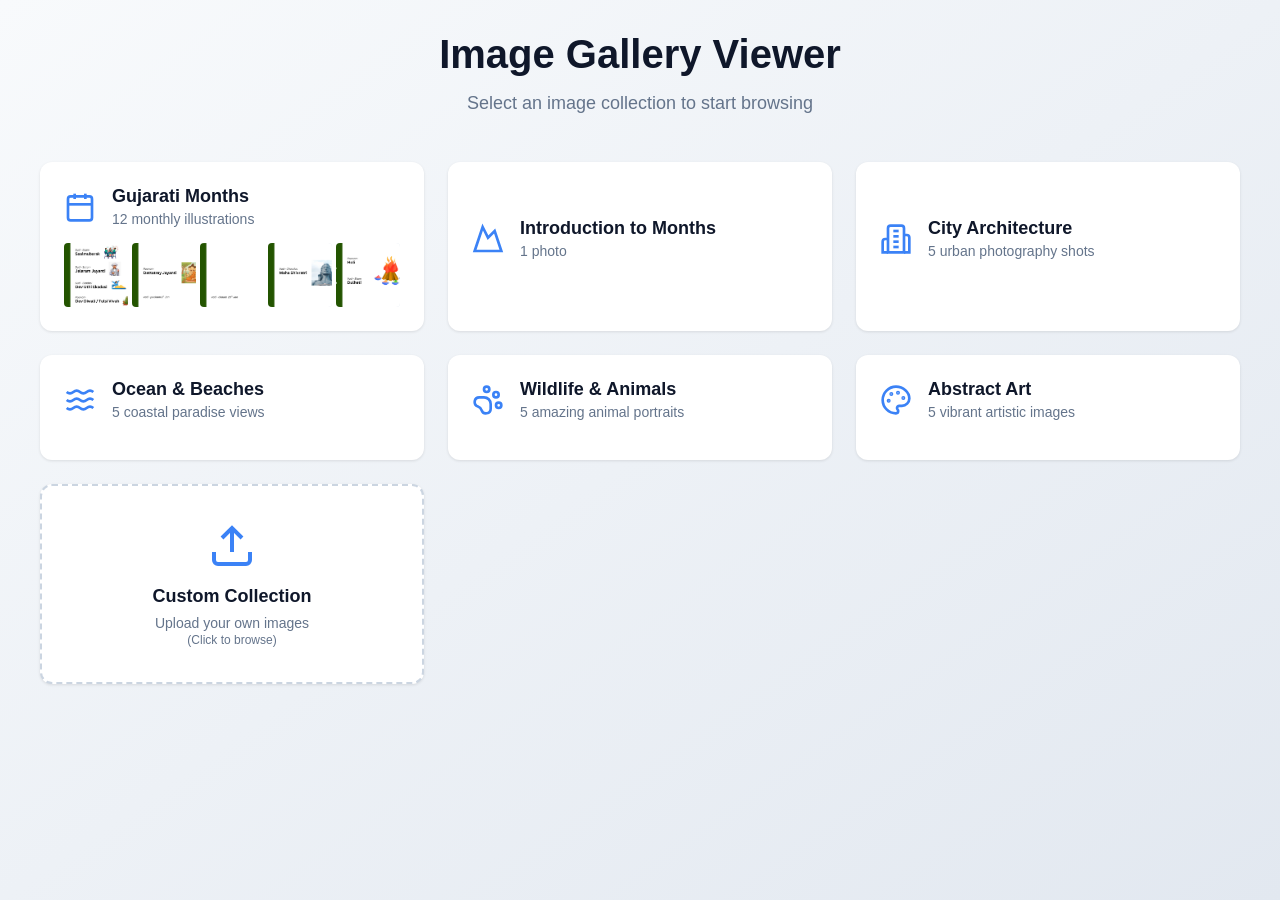
==== index.html @ d83cd3f8 "adding carousel with Guj months images" ====
<!DOCTYPE html>
<html lang="en">
<head>
    <meta charset="UTF-8">
    <meta name="viewport" content="width=device-width, initial-scale=1.0">
    <title>Image Gallery Viewer</title>
    <link rel="stylesheet" href="style.css">
</head>
<body>
    <!-- Selection Screen -->
    <div id="selectionScreen" class="selection-screen">
        <div class="container">
            <div class="header">
                <h1>Image Gallery Viewer</h1>
                <p>Select an image collection to start browsing</p>
            </div>

            <div class="grid">
                <!-- Gujarati Months -->
                <button class="card" onclick="selectGroup('gujarati')">
                    <div class="card-header">
                        <svg class="icon" viewBox="0 0 24 24" fill="none" stroke="currentColor" stroke-width="2">
                            <rect x="3" y="4" width="18" height="18" rx="2" ry="2"/>
                            <line x1="16" y1="2" x2="16" y2="6"/>
                            <line x1="8" y1="2" x2="8" y2="6"/>
                            <line x1="3" y1="10" x2="21" y2="10"/>
                        </svg>
                        <div>
                            <h3>Gujarati Months</h3>
                            <p>12 monthly illustrations</p>
                        </div>
                    </div>
                    <div class="preview-grid" id="preview-gujarati"></div>
                </button>

                <!-- Nature & Mountains -->
                <button class="card" onclick="selectGroup('IntroductionMonths')">
                    <div class="card-header">
                        <svg class="icon" viewBox="0 0 24 24" fill="none" stroke="currentColor" stroke-width="2">
                            <path d="m8 3 4 8 5-5 5 15H2L8 3z"/>
                        </svg>
                        <div>
                            <h3>Introduction to Months</h3>
                            <p>1 photo</p>
                        </div>
                    </div>
                    <div class="preview-grid" id="preview-nature"></div>
                </button>

                <!-- City Architecture -->
                <button class="card" onclick="selectGroup('city')">
                    <div class="card-header">
                        <svg class="icon" viewBox="0 0 24 24" fill="none" stroke="currentColor" stroke-width="2">
                            <path d="M6 22V4a2 2 0 0 1 2-2h8a2 2 0 0 1 2 2v18Z"/>
                            <path d="M6 12H4a2 2 0 0 0-2 2v8h4"/>
                            <path d="M18 9h2a2 2 0 0 1 2 2v11h-4"/>
                            <path d="M10 6h4"/>
                            <path d="M10 10h4"/>
                            <path d="M10 14h4"/>
                            <path d="M10 18h4"/>
                        </svg>
                        <div>
                            <h3>City Architecture</h3>
                            <p>5 urban photography shots</p>
                        </div>
                    </div>
                    <div class="preview-grid" id="preview-city"></div>
                </button>

                <!-- Ocean & Beaches -->
                <button class="card" onclick="selectGroup('ocean')">
                    <div class="card-header">
                        <svg class="icon" viewBox="0 0 24 24" fill="none" stroke="currentColor" stroke-width="2">
                            <path d="M2 6c.6.5 1.2 1 2.5 1C7 7 7 5 9.5 5c2.6 0 2.4 2 5 2 2.5 0 2.5-2 5-2 1.3 0 1.9.5 2.5 1"/>
                            <path d="M2 12c.6.5 1.2 1 2.5 1 2.5 0 2.5-2 5-2 2.6 0 2.4 2 5 2 2.5 0 2.5-2 5-2 1.3 0 1.9.5 2.5 1"/>
                            <path d="M2 18c.6.5 1.2 1 2.5 1 2.5 0 2.5-2 5-2 2.6 0 2.4 2 5 2 2.5 0 2.5-2 5-2 1.3 0 1.9.5 2.5 1"/>
                        </svg>
                        <div>
                            <h3>Ocean & Beaches</h3>
                            <p>5 coastal paradise views</p>
                        </div>
                    </div>
                    <div class="preview-grid" id="preview-ocean"></div>
                </button>

                <!-- Wildlife & Animals -->
                <button class="card" onclick="selectGroup('wildlife')">
                    <div class="card-header">
                        <svg class="icon" viewBox="0 0 24 24" fill="none" stroke="currentColor" stroke-width="2">
                            <circle cx="11" cy="4" r="2"/>
                            <circle cx="18" cy="8" r="2"/>
                            <circle cx="20" cy="16" r="2"/>
                            <path d="M9 10a5 5 0 0 1 5 5v3.5a3.5 3.5 0 0 1-6.84 1.045Q6.52 17.48 4.46 16.84A3.5 3.5 0 0 1 5.5 10Z"/>
                        </svg>
                        <div>
                            <h3>Wildlife & Animals</h3>
                            <p>5 amazing animal portraits</p>
                        </div>
                    </div>
                    <div class="preview-grid" id="preview-wildlife"></div>
                </button>

                <!-- Abstract Art -->
                <button class="card" onclick="selectGroup('abstract')">
                    <div class="card-header">
                        <svg class="icon" viewBox="0 0 24 24" fill="none" stroke="currentColor" stroke-width="2">
                            <circle cx="13.5" cy="6.5" r=".5" fill="currentColor"/>
                            <circle cx="17.5" cy="10.5" r=".5" fill="currentColor"/>
                            <circle cx="8.5" cy="7.5" r=".5" fill="currentColor"/>
                            <circle cx="6.5" cy="12.5" r=".5" fill="currentColor"/>
                            <path d="M12 2C6.5 2 2 6.5 2 12s4.5 10 10 10c.926 0 1.648-.746 1.648-1.688 0-.437-.18-.835-.437-1.125-.29-.289-.438-.652-.438-1.125a1.64 1.64 0 0 1 1.668-1.668h1.996c3.051 0 5.555-2.503 5.555-5.554C21.965 6.012 17.461 2 12 2z"/>
                        </svg>
                        <div>
                            <h3>Abstract Art</h3>
                            <p>5 vibrant artistic images</p>
                        </div>
                    </div>
                    <div class="preview-grid" id="preview-abstract"></div>
                </button>

                <!-- Custom Upload -->
                <label class="card upload-card">
                    <input type="file" id="customUpload" multiple accept="image/*" style="display: none;" onchange="handleCustomUpload(event)">
                    <svg class="upload-icon" viewBox="0 0 24 24" fill="none" stroke="currentColor" stroke-width="2">
                        <path d="M21 15v4a2 2 0 0 1-2 2H5a2 2 0 0 1-2-2v-4"/>
                        <polyline points="17 8 12 3 7 8"/>
                        <line x1="12" x2="12" y1="3" y2="15"/>
                    </svg>
                    <h3>Custom Collection</h3>
                    <p>Upload your own images<br><span>(Click to browse)</span></p>
                </label>
            </div>
        </div>
    </div>

    <!-- Image Viewer -->
    <div id="imageViewer" class="viewer hidden">
        <!-- Progress Bar -->
        <div class="progress-bar">
            <div id="progressFill" class="progress-fill"></div>
        </div>

        <!-- Header -->
        <div class="viewer-header">
            <div>
                <h2 id="viewerTitle">Collection</h2>
                <p id="viewerCounter">Image 1 of 5</p>
            </div>
            <button class="close-btn" onclick="exitViewer()">
                <svg viewBox="0 0 24 24" fill="none" stroke="currentColor" stroke-width="2">
                    <path d="M18 6 6 18"/>
                    <path d="m6 6 12 12"/>
                </svg>
            </button>
        </div>

        <!-- Main Image -->
        <div class="image-container">
            <img id="mainImage" src="" alt="Gallery Image">
        </div>

        <!-- Navigation Buttons -->
        <button class="nav-btn nav-prev" onclick="previousImage()">
            <svg viewBox="0 0 24 24" fill="none" stroke="currentColor" stroke-width="2">
                <path d="m15 18-6-6 6-6"/>
            </svg>
        </button>

        <button class="nav-btn nav-next" onclick="nextImage()">
            <svg viewBox="0 0 24 24" fill="none" stroke="currentColor" stroke-width="2">
                <path d="m9 18 6-6-6-6"/>
            </svg>
        </button>

        <!-- Navigation Dots -->
        <div id="navDots" class="nav-dots"></div>
    </div>

    <script src="script.js"></script>
</body>
</html>
---- style.css ----
* {
    margin: 0;
    padding: 0;
    box-sizing: border-box;
}

body {
    font-family: -apple-system, BlinkMacSystemFont, 'Segoe UI', Roboto, Oxygen, Ubuntu, Cantarell, sans-serif;
    color: #1e293b;
    overflow: hidden;
}

/* Selection Screen */
.selection-screen {
    min-height: 100vh;
    background: linear-gradient(to bottom right, #f8fafc, #e2e8f0);
    padding: 2rem;
    overflow-y: auto;
}

.container {
    max-width: 1200px;
    margin: 0 auto;
}

.header {
    text-align: center;
    margin-bottom: 3rem;
}

.header h1 {
    font-size: 2.5rem;
    margin-bottom: 1rem;
    color: #0f172a;
}

.header p {
    color: #64748b;
    font-size: 1.125rem;
}

.grid {
    display: grid;
    grid-template-columns: repeat(auto-fit, minmax(300px, 1fr));
    gap: 1.5rem;
    margin-bottom: 2rem;
}

.card {
    background: white;
    border-radius: 0.75rem;
    padding: 1.5rem;
    box-shadow: 0 1px 3px rgba(0, 0, 0, 0.1);
    transition: all 0.3s ease;
    cursor: pointer;
    border: none;
    text-align: left;
    width: 100%;
}

.card:hover {
    box-shadow: 0 10px 25px rgba(0, 0, 0, 0.15);
    transform: translateY(-4px);
}

.card-header {
    display: flex;
    align-items: center;
    gap: 1rem;
    margin-bottom: 1rem;
}

.icon {
    width: 2rem;
    height: 2rem;
    color: #3b82f6;
    flex-shrink: 0;
}

.card-header h3 {
    font-size: 1.125rem;
    font-weight: 600;
    color: #0f172a;
    margin-bottom: 0.25rem;
}

.card-header p {
    font-size: 0.875rem;
    color: #64748b;
}

.preview-grid {
    display: grid;
    grid-template-columns: repeat(5, 1fr);
    gap: 0.25rem;
    margin-top: 1rem;
}

.preview-img {
    aspect-ratio: 1;
    border-radius: 0.25rem;
    overflow: hidden;
    background: #e2e8f0;
}

.preview-img img {
    width: 100%;
    height: 100%;
    object-fit: cover;
}

.upload-card {
    border: 2px dashed #cbd5e1;
    display: flex;
    flex-direction: column;
    align-items: center;
    justify-content: center;
    min-height: 200px;
}

.upload-card:hover {
    border-color: #3b82f6;
}

.upload-icon {
    width: 3rem;
    height: 3rem;
    color: #3b82f6;
    margin-bottom: 1rem;
}

.upload-card h3 {
    font-size: 1.125rem;
    font-weight: 600;
    color: #0f172a;
    margin-bottom: 0.5rem;
}

.upload-card p {
    font-size: 0.875rem;
    color: #64748b;
    text-align: center;
}

.upload-card p span {
    font-size: 0.75rem;
}

/* Image Viewer */
.viewer {
    position: fixed;
    inset: 0;
    background: #000;
    z-index: 1000;
}

.viewer.hidden {
    display: none;
}

.progress-bar {
    position: absolute;
    top: 0;
    left: 0;
    right: 0;
    height: 4px;
    background: #1e293b;
    z-index: 20;
}

.progress-fill {
    height: 100%;
    background: #3b82f6;
    transition: width 0.3s ease-out;
    width: 0%;
}

.viewer-header {
    position: absolute;
    top: 0;
    left: 0;
    right: 0;
    padding: 1.5rem;
    z-index: 10;
    background: linear-gradient(to bottom, rgba(0, 0, 0, 0.5), transparent);
    display: flex;
    align-items: center;
    justify-content: space-between;
    color: white;
}

.viewer-header h2 {
    font-size: 1.25rem;
    font-weight: 600;
    margin-bottom: 0.25rem;
}

.viewer-header p {
    font-size: 0.875rem;
    color: #cbd5e1;
}

.close-btn {
    background: rgba(255, 255, 255, 0.1);
    border: none;
    padding: 0.5rem;
    border-radius: 0.5rem;
    cursor: pointer;
    transition: background 0.2s;
    color: white;
}

.close-btn:hover {
    background: rgba(255, 255, 255, 0.2);
}

.close-btn svg {
    width: 1.5rem;
    height: 1.5rem;
    display: block;
}

.image-container {
    width: 100%;
    height: 100%;
    display: flex;
    align-items: center;
    justify-content: center;
    padding: 5rem;
}

.image-container img {
    max-width: 100%;
    max-height: 100%;
    object-fit: contain;
}

.nav-btn {
    position: absolute;
    top: 50%;
    transform: translateY(-50%);
    background: rgba(255, 255, 255, 0.1);
    backdrop-filter: blur(10px);
    border: none;
    padding: 1rem;
    border-radius: 50%;
    cursor: pointer;
    transition: all 0.2s;
    color: white;
    z-index: 10;
}

.nav-btn:hover {
    background: rgba(255, 255, 255, 0.2);
}

.nav-btn svg {
    width: 2rem;
    height: 2rem;
    display: block;
}

.nav-prev {
    left: 1.5rem;
}

.nav-next {
    right: 1.5rem;
}

.nav-dots {
    position: absolute;
    bottom: 2rem;
    left: 50%;
    transform: translateX(-50%);
    display: flex;
    gap: 0.5rem;
    z-index: 10;
}

.dot {
    width: 0.5rem;
    height: 0.5rem;
    border-radius: 9999px;
    background: rgba(255, 255, 255, 0.4);
    border: none;
    cursor: pointer;
    transition: all 0.2s;
    padding: 0;
}

.dot:hover {
    background: rgba(255, 255, 255, 0.6);
}

.dot.active {
    background: white;
    width: 2rem;
}

/* Responsive */
@media (max-width: 768px) {
    .selection-screen {
        padding: 1rem;
    }

    .header h1 {
        font-size: 2rem;
    }

    .grid {
        grid-template-columns: 1fr;
    }

    .image-container {
        padding: 4rem 1rem;
    }

    .nav-prev {
        left: 0.5rem;
    }

    .nav-next {
        right: 0.5rem;
    }

    .nav-btn {
        padding: 0.75rem;
    }

    .nav-btn svg {
        width: 1.5rem;
        height: 1.5rem;
    }
}
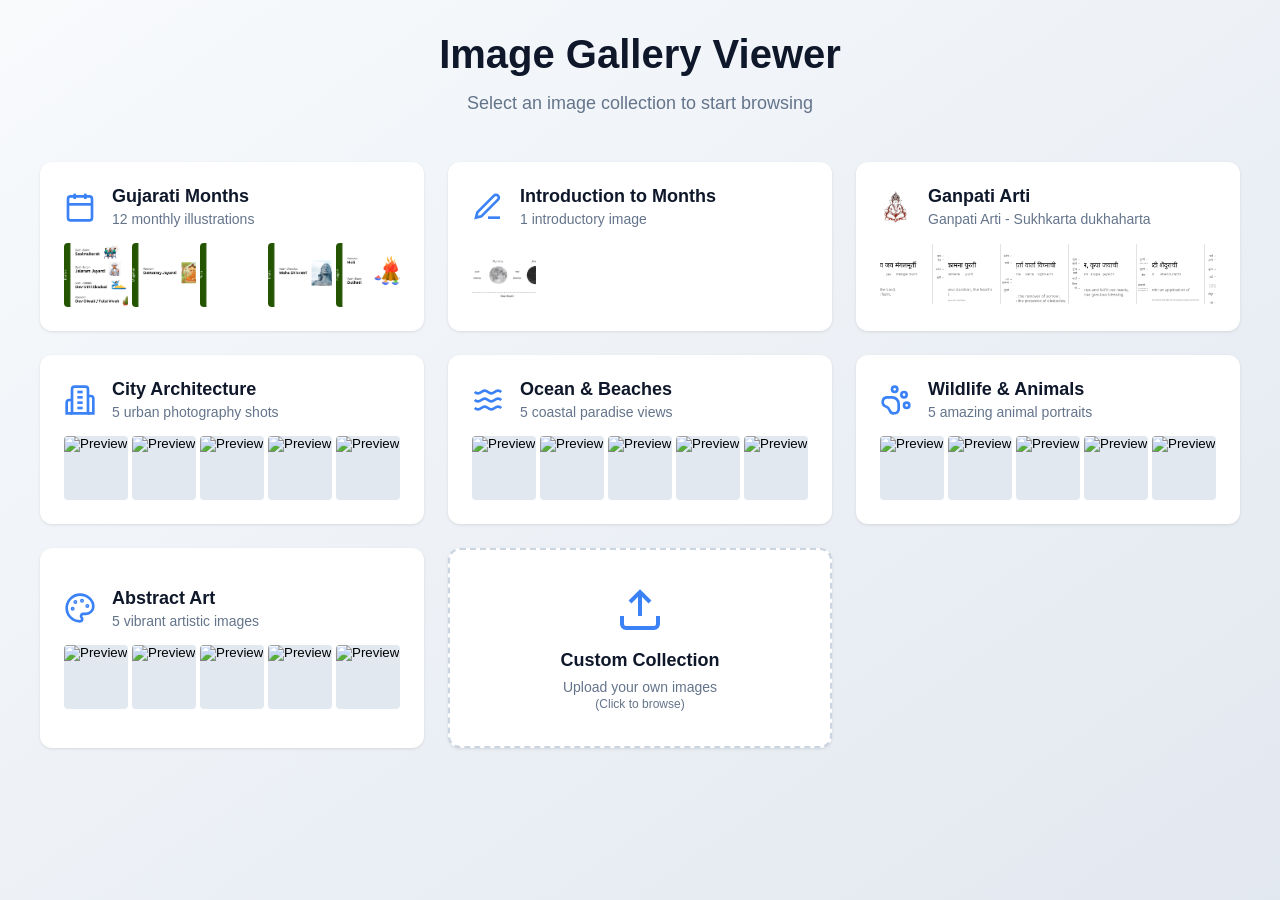
==== commit 2af0cc3a: "updates now supports image icons in categories js is the single source of truth - to add / manage ca" ====
--- a/index.html
+++ b/index.html
@@ -7,6 +7,7 @@
     <link rel="stylesheet" href="style.css">
 </head>
 <body>
+
     <!-- Selection Screen -->
     <div id="selectionScreen" class="selection-screen">
         <div class="container">
@@ -14,133 +15,18 @@
                 <h1>Image Gallery Viewer</h1>
                 <p>Select an image collection to start browsing</p>
             </div>
-
-            <div class="grid">
-                <!-- Gujarati Months -->
-                <button class="card" onclick="selectGroup('gujarati')">
-                    <div class="card-header">
-                        <svg class="icon" viewBox="0 0 24 24" fill="none" stroke="currentColor" stroke-width="2">
-                            <rect x="3" y="4" width="18" height="18" rx="2" ry="2"/>
-                            <line x1="16" y1="2" x2="16" y2="6"/>
-                            <line x1="8" y1="2" x2="8" y2="6"/>
-                            <line x1="3" y1="10" x2="21" y2="10"/>
-                        </svg>
-                        <div>
-                            <h3>Gujarati Months</h3>
-                            <p>12 monthly illustrations</p>
-                        </div>
-                    </div>
-                    <div class="preview-grid" id="preview-gujarati"></div>
-                </button>
-
-                <!-- Nature & Mountains -->
-                <button class="card" onclick="selectGroup('IntroductionMonths')">
-                    <div class="card-header">
-                        <svg class="icon" viewBox="0 0 24 24" fill="none" stroke="currentColor" stroke-width="2">
-                            <path d="m8 3 4 8 5-5 5 15H2L8 3z"/>
-                        </svg>
-                        <div>
-                            <h3>Introduction to Months</h3>
-                            <p>1 photo</p>
-                        </div>
-                    </div>
-                    <div class="preview-grid" id="preview-nature"></div>
-                </button>
-
-                <!-- City Architecture -->
-                <button class="card" onclick="selectGroup('city')">
-                    <div class="card-header">
-                        <svg class="icon" viewBox="0 0 24 24" fill="none" stroke="currentColor" stroke-width="2">
-                            <path d="M6 22V4a2 2 0 0 1 2-2h8a2 2 0 0 1 2 2v18Z"/>
-                            <path d="M6 12H4a2 2 0 0 0-2 2v8h4"/>
-                            <path d="M18 9h2a2 2 0 0 1 2 2v11h-4"/>
-                            <path d="M10 6h4"/>
-                            <path d="M10 10h4"/>
-                            <path d="M10 14h4"/>
-                            <path d="M10 18h4"/>
-                        </svg>
-                        <div>
-                            <h3>City Architecture</h3>
-                            <p>5 urban photography shots</p>
-                        </div>
-                    </div>
-                    <div class="preview-grid" id="preview-city"></div>
-                </button>
-
-                <!-- Ocean & Beaches -->
-                <button class="card" onclick="selectGroup('ocean')">
-                    <div class="card-header">
-                        <svg class="icon" viewBox="0 0 24 24" fill="none" stroke="currentColor" stroke-width="2">
-                            <path d="M2 6c.6.5 1.2 1 2.5 1C7 7 7 5 9.5 5c2.6 0 2.4 2 5 2 2.5 0 2.5-2 5-2 1.3 0 1.9.5 2.5 1"/>
-                            <path d="M2 12c.6.5 1.2 1 2.5 1 2.5 0 2.5-2 5-2 2.6 0 2.4 2 5 2 2.5 0 2.5-2 5-2 1.3 0 1.9.5 2.5 1"/>
-                            <path d="M2 18c.6.5 1.2 1 2.5 1 2.5 0 2.5-2 5-2 2.6 0 2.4 2 5 2 2.5 0 2.5-2 5-2 1.3 0 1.9.5 2.5 1"/>
-                        </svg>
-                        <div>
-                            <h3>Ocean & Beaches</h3>
-                            <p>5 coastal paradise views</p>
-                        </div>
-                    </div>
-                    <div class="preview-grid" id="preview-ocean"></div>
-                </button>
-
-                <!-- Wildlife & Animals -->
-                <button class="card" onclick="selectGroup('wildlife')">
-                    <div class="card-header">
-                        <svg class="icon" viewBox="0 0 24 24" fill="none" stroke="currentColor" stroke-width="2">
-                            <circle cx="11" cy="4" r="2"/>
-                            <circle cx="18" cy="8" r="2"/>
-                            <circle cx="20" cy="16" r="2"/>
-                            <path d="M9 10a5 5 0 0 1 5 5v3.5a3.5 3.5 0 0 1-6.84 1.045Q6.52 17.48 4.46 16.84A3.5 3.5 0 0 1 5.5 10Z"/>
-                        </svg>
-                        <div>
-                            <h3>Wildlife & Animals</h3>
-                            <p>5 amazing animal portraits</p>
-                        </div>
-                    </div>
-                    <div class="preview-grid" id="preview-wildlife"></div>
-                </button>
-
-                <!-- Abstract Art -->
-                <button class="card" onclick="selectGroup('abstract')">
-                    <div class="card-header">
-                        <svg class="icon" viewBox="0 0 24 24" fill="none" stroke="currentColor" stroke-width="2">
-                            <circle cx="13.5" cy="6.5" r=".5" fill="currentColor"/>
-                            <circle cx="17.5" cy="10.5" r=".5" fill="currentColor"/>
-                            <circle cx="8.5" cy="7.5" r=".5" fill="currentColor"/>
-                            <circle cx="6.5" cy="12.5" r=".5" fill="currentColor"/>
-                            <path d="M12 2C6.5 2 2 6.5 2 12s4.5 10 10 10c.926 0 1.648-.746 1.648-1.688 0-.437-.18-.835-.437-1.125-.29-.289-.438-.652-.438-1.125a1.64 1.64 0 0 1 1.668-1.668h1.996c3.051 0 5.555-2.503 5.555-5.554C21.965 6.012 17.461 2 12 2z"/>
-                        </svg>
-                        <div>
-                            <h3>Abstract Art</h3>
-                            <p>5 vibrant artistic images</p>
-                        </div>
-                    </div>
-                    <div class="preview-grid" id="preview-abstract"></div>
-                </button>
-
-                <!-- Custom Upload -->
-                <label class="card upload-card">
-                    <input type="file" id="customUpload" multiple accept="image/*" style="display: none;" onchange="handleCustomUpload(event)">
-                    <svg class="upload-icon" viewBox="0 0 24 24" fill="none" stroke="currentColor" stroke-width="2">
-                        <path d="M21 15v4a2 2 0 0 1-2 2H5a2 2 0 0 1-2-2v-4"/>
-                        <polyline points="17 8 12 3 7 8"/>
-                        <line x1="12" x2="12" y1="3" y2="15"/>
-                    </svg>
-                    <h3>Custom Collection</h3>
-                    <p>Upload your own images<br><span>(Click to browse)</span></p>
-                </label>
-            </div>
+            <!-- Cards are generated dynamically by script.js -->
+            <div id="cardGrid" class="grid"></div>
         </div>
     </div>
 
     <!-- Image Viewer -->
     <div id="imageViewer" class="viewer hidden">
-        <!-- Progress Bar -->
+
         <div class="progress-bar">
             <div id="progressFill" class="progress-fill"></div>
         </div>
 
-        <!-- Header -->
         <div class="viewer-header">
             <div>
                 <h2 id="viewerTitle">Collection</h2>
@@ -154,12 +40,10 @@
             </button>
         </div>
 
-        <!-- Main Image -->
         <div class="image-container">
             <img id="mainImage" src="" alt="Gallery Image">
         </div>
 
-        <!-- Navigation Buttons -->
         <button class="nav-btn nav-prev" onclick="previousImage()">
             <svg viewBox="0 0 24 24" fill="none" stroke="currentColor" stroke-width="2">
                 <path d="m15 18-6-6 6-6"/>
@@ -172,7 +56,6 @@
             </svg>
         </button>
 
-        <!-- Navigation Dots -->
         <div id="navDots" class="nav-dots"></div>
     </div>
 
--- a/style.css
+++ b/style.css
@@ -75,6 +75,11 @@
     height: 2rem;
     color: #3b82f6;
     flex-shrink: 0;
+}
+
+.icon-img {
+    object-fit: cover;
+    border-radius: 0.25rem;
 }
 
 .card-header h3 {
